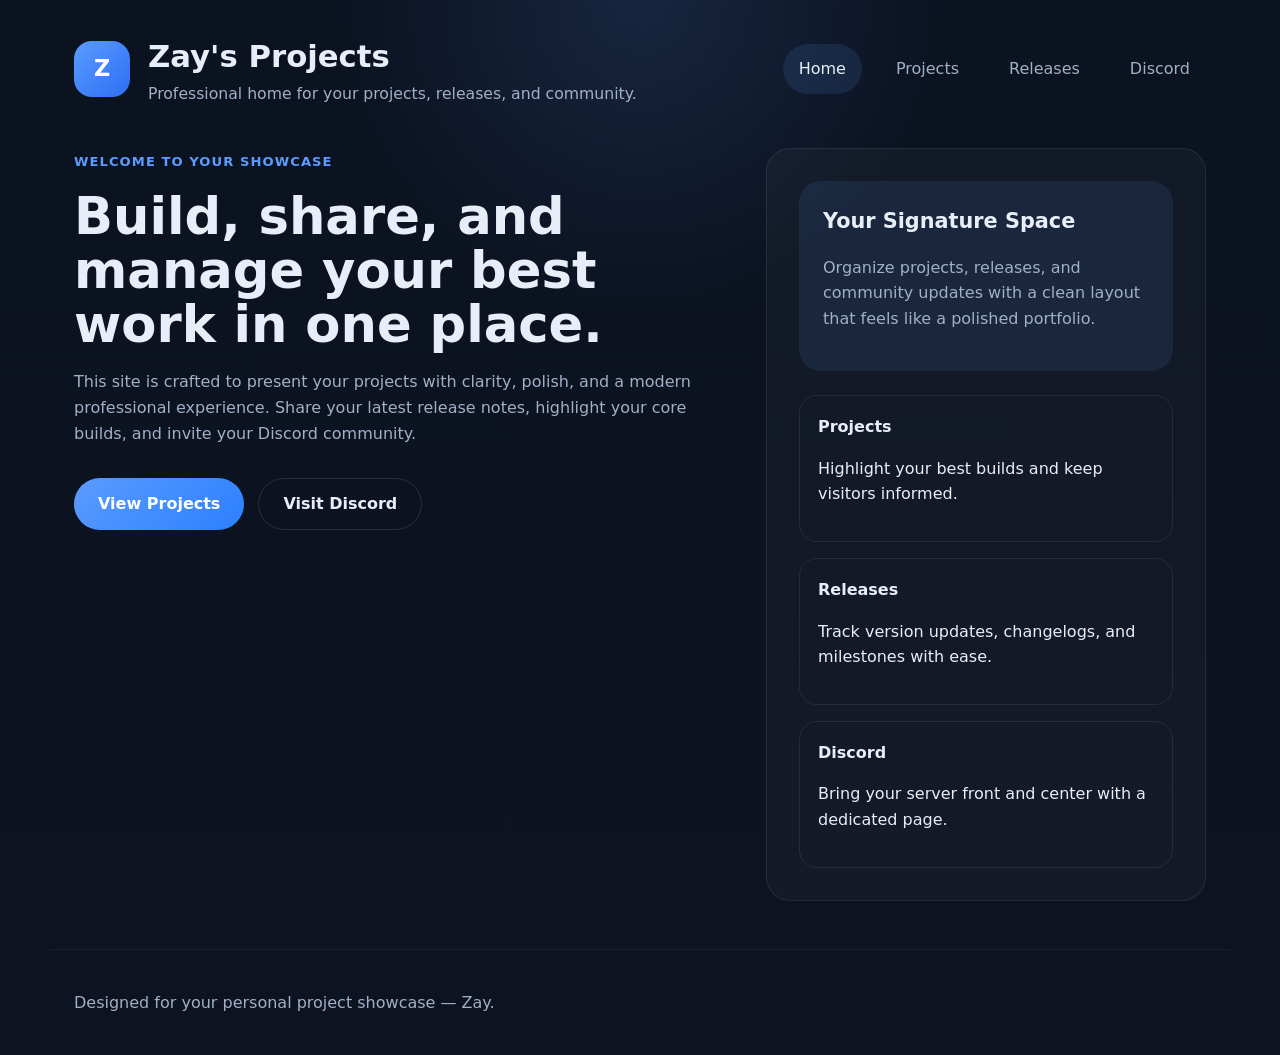
==== index.html @ a8b12372 "yay" ====
<!DOCTYPE html>
<html lang="en">
  <head>
    <meta charset="UTF-8" />
    <meta name="viewport" content="width=device-width, initial-scale=1.0" />
    <title>Zay's Projects</title>
    <link rel="stylesheet" href="styles.css" />
  </head>
  <body>
    <header class="site-header">
      <div class="site-brand">
        <span class="brand-mark">Z</span>
        <div>
          <h1>Zay's Projects</h1>
          <p>Professional home for your projects, releases, and community.</p>
        </div>
      </div>

      <nav class="main-nav">
        <a href="index.html" class="nav-link active">Home</a>
        <a href="projects.html" class="nav-link">Projects</a>
        <a href="releases.html" class="nav-link">Releases</a>
        <a href="discord.html" class="nav-link">Discord</a>
      </nav>
    </header>

    <main>
      <section class="hero-section">
        <div class="hero-copy">
          <p class="eyebrow">Welcome to your showcase</p>
          <h2>Build, share, and manage your best work in one place.</h2>
          <p class="hero-text">
            This site is crafted to present your projects with clarity, polish, and a modern professional experience.
            Share your latest release notes, highlight your core builds, and invite your Discord community.
          </p>
          <div class="hero-actions">
            <a href="projects.html" class="button button-primary">View Projects</a>
            <a href="discord.html" class="button button-secondary">Visit Discord</a>
          </div>
        </div>

        <div class="hero-card">
          <div class="feature-card">
            <h3>Your Signature Space</h3>
            <p>Organize projects, releases, and community updates with a clean layout that feels like a polished portfolio.</p>
          </div>
          <div class="feature-list">
            <div>
              <strong>Projects</strong>
              <p>Highlight your best builds and keep visitors informed.</p>
            </div>
            <div>
              <strong>Releases</strong>
              <p>Track version updates, changelogs, and milestones with ease.</p>
            </div>
            <div>
              <strong>Discord</strong>
              <p>Bring your server front and center with a dedicated page.</p>
            </div>
          </div>
        </div>
      </section>
    </main>

    <footer class="site-footer">
      <p>Designed for your personal project showcase — Zay.</p>
    </footer>
  </body>
</html>
---- styles.css ----
:root {
  color-scheme: dark;
  --bg: #0d1321;
  --surface: #111c30;
  --surface-soft: #16243b;
  --text: #e8eef7;
  --muted: #a0b0c6;
  --primary: #5a9cff;
  --primary-soft: #3e80ff1a;
  --border: rgba(255, 255, 255, 0.08);
  --radius: 24px;
}

* {
  box-sizing: border-box;
}

html,
body {
  margin: 0;
  min-height: 100%;
  font-family: Inter, system-ui, -apple-system, BlinkMacSystemFont, "Segoe UI", sans-serif;
  background: radial-gradient(circle at top, rgba(90, 156, 255, 0.14), transparent 25%),
    linear-gradient(180deg, #0b1220 0%, #0d1321 100%);
  color: var(--text);
}

body {
  line-height: 1.6;
}

a {
  color: inherit;
  text-decoration: none;
}

img {
  max-width: 100%;
}

.site-header {
  max-width: 1180px;
  margin: 0 auto;
  padding: 32px 24px 18px;
  display: flex;
  align-items: center;
  justify-content: space-between;
  gap: 24px;
}

.site-brand {
  display: flex;
  align-items: center;
  gap: 18px;
}

.brand-mark {
  display: inline-flex;
  align-items: center;
  justify-content: center;
  width: 56px;
  height: 56px;
  border-radius: 18px;
  background: linear-gradient(135deg, #5a9cff, #2d6ef5);
  color: white;
  font-size: 1.4rem;
  font-weight: 700;
}

.site-brand h1,
.site-brand p {
  margin: 0;
}

.site-brand h1 {
  font-size: clamp(1.5rem, 2.4vw, 2.25rem);
}

.site-brand p {
  color: var(--muted);
  font-size: 0.98rem;
}

.main-nav {
  display: flex;
  align-items: center;
  gap: 18px;
  flex-wrap: wrap;
}

.nav-link {
  padding: 12px 16px;
  border-radius: 999px;
  color: var(--muted);
  transition: color 0.2s ease, background-color 0.2s ease;
}

.nav-link:hover,
.nav-link.active {
  color: var(--text);
  background: rgba(90, 156, 255, 0.12);
}

.hero-section,
.page-content {
  max-width: 1180px;
  margin: 0 auto;
  padding: 0 24px 48px;
}

.hero-section {
  display: grid;
  grid-template-columns: 1.2fr 0.8fr;
  gap: 32px;
  align-items: start;
  padding-top: 24px;
}

.eyebrow {
  display: inline-flex;
  align-items: center;
  gap: 8px;
  margin: 0 0 18px;
  color: var(--primary);
  font-weight: 700;
  text-transform: uppercase;
  letter-spacing: 0.08em;
  font-size: 0.82rem;
}

.hero-section h2,
.section-intro h2 {
  margin: 0 0 18px;
  font-size: clamp(2.5rem, 4vw, 3.4rem);
  line-height: 1.05;
}

.hero-text,
.section-intro p,
.feature-card p,
.timeline-item p,
.project-card p,
.discord-info p,
.discord-action p {
  color: var(--muted);
  max-width: 60rem;
}

.hero-actions {
  display: flex;
  flex-wrap: wrap;
  gap: 14px;
  margin-top: 32px;
}

.button {
  display: inline-flex;
  align-items: center;
  justify-content: center;
  min-height: 52px;
  padding: 0 1.5rem;
  border-radius: 999px;
  font-weight: 600;
  transition: transform 0.2s ease, background-color 0.2s ease;
}

.button:hover {
  transform: translateY(-1px);
}

.button-primary {
  background: linear-gradient(135deg, #5a9cff, #2d7fff);
  color: white;
}

.button-secondary {
  border: 1px solid rgba(255, 255, 255, 0.12);
  color: var(--text);
}

.hero-card {
  background: rgba(255, 255, 255, 0.03);
  border: 1px solid var(--border);
  border-radius: var(--radius);
  padding: 32px;
  display: grid;
  gap: 24px;
}

.feature-card {
  background: rgba(90, 156, 255, 0.1);
  border-radius: 22px;
  padding: 24px;
}

.feature-card h3 {
  margin: 0 0 14px;
  font-size: 1.3rem;
}

.feature-list {
  display: grid;
  gap: 16px;
}

.feature-list div {
  border: 1px solid var(--border);
  border-radius: 18px;
  padding: 18px;
}

.feature-list strong {
  display: block;
  margin-bottom: 8px;
  color: var(--text);
}

.section-intro {
  padding-top: 18px;
}

.grid-list {
  display: grid;
  grid-template-columns: repeat(3, minmax(0, 1fr));
  gap: 24px;
  margin-top: 24px;
}

.project-card,
.timeline-item,
.discord-panel {
  background: rgba(255, 255, 255, 0.03);
  border: 1px solid var(--border);
  border-radius: var(--radius);
  padding: 28px;
}

.project-card {
  display: flex;
  flex-direction: column;
  gap: 20px;
}

.card-header {
  display: flex;
  align-items: center;
  justify-content: space-between;
  gap: 16px;
}

.project-badge {
  display: inline-flex;
  align-items: center;
  justify-content: center;
  padding: 8px 12px;
  border-radius: 999px;
  background: rgba(90, 156, 255, 0.12);
  color: var(--primary);
  font-size: 0.9rem;
  font-weight: 700;
}

.project-card h3,
.timeline-item strong,
.discord-action h3,
.discord-info h3 {
  margin: 0;
}

.project-meta {
  display: flex;
  flex-wrap: wrap;
  gap: 12px;
  color: var(--muted);
  font-size: 0.95rem;
}

.timeline {
  display: grid;
  gap: 20px;
  margin-top: 24px;
}

.timeline-item {
  display: grid;
  gap: 12px;
}

.timeline-item time {
  color: var(--primary);
  font-size: 0.95rem;
}

.discord-panel {
  display: grid;
  grid-template-columns: 1fr 1fr;
  gap: 24px;
  margin-top: 24px;
}

.discord-info ul {
  margin: 18px 0 0;
  padding-left: 20px;
  color: var(--muted);
}

.discord-info li {
  margin-bottom: 12px;
}

.discord-action {
  display: flex;
  flex-direction: column;
  gap: 18px;
}

.small-note {
  margin: 0;
  color: var(--muted);
  font-size: 0.95rem;
}

.site-footer {
  max-width: 1180px;
  margin: 0 auto;
  padding: 24px;
  color: var(--muted);
  border-top: 1px solid rgba(255, 255, 255, 0.06);
}

@media (max-width: 900px) {
  .hero-section,
  .discord-panel {
    grid-template-columns: 1fr;
  }

  .grid-list {
    grid-template-columns: 1fr;
  }
}

@media (max-width: 640px) {
  .site-header {
    flex-direction: column;
    align-items: flex-start;
  }

  .main-nav {
    width: 100%;
    justify-content: flex-start;
  }

  .hero-section {
    padding-top: 12px;
  }
}
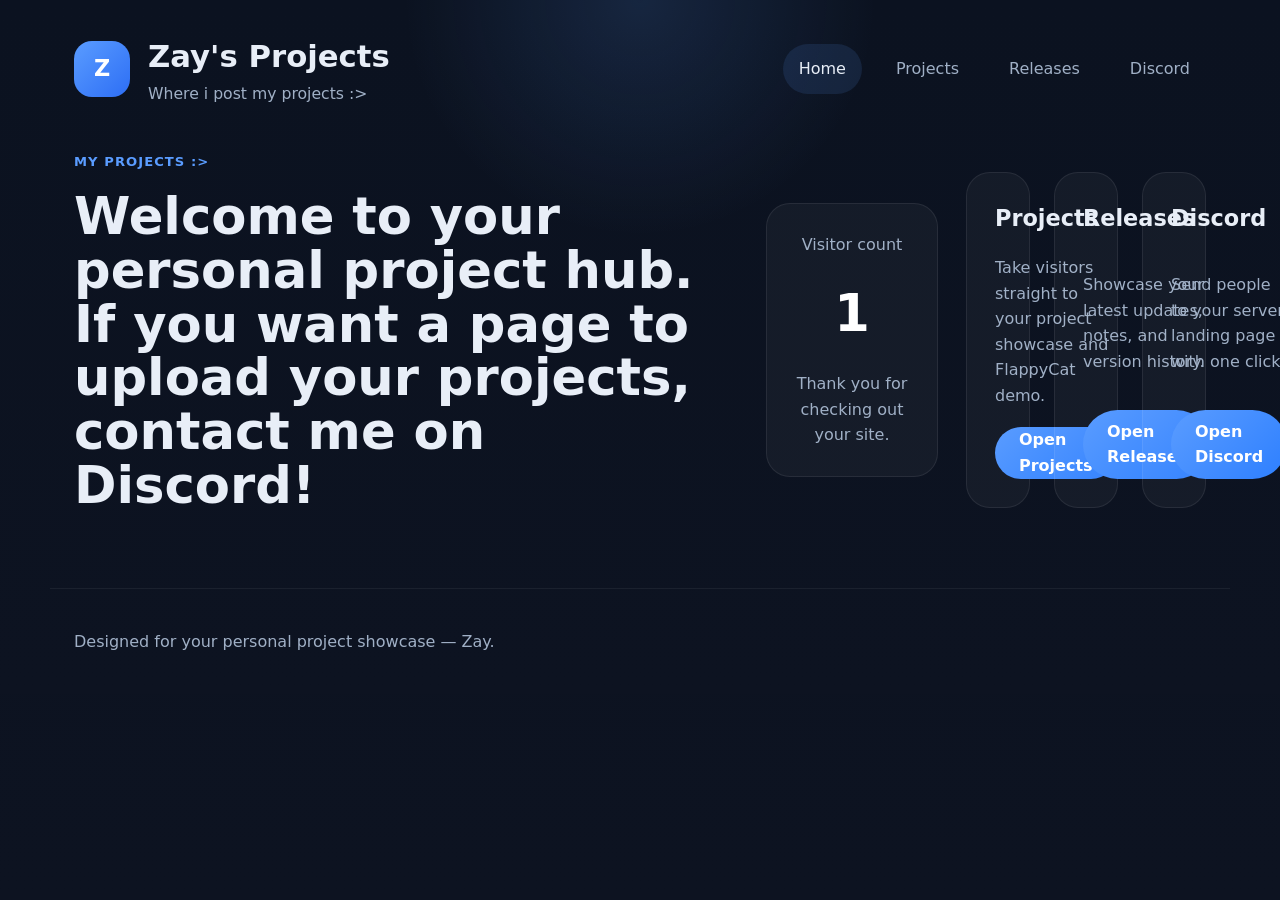
==== commit d15cd971: "hehehehehaw" ====
--- a/index.html
+++ b/index.html
@@ -12,7 +12,7 @@
         <span class="brand-mark">Z</span>
         <div>
           <h1>Zay's Projects</h1>
-          <p>Professional home for your projects, releases, and community.</p>
+          <p>Where i post my projects :></p>
         </div>
       </div>
 
@@ -27,36 +27,37 @@
     <main>
       <section class="hero-section">
         <div class="hero-copy">
-          <p class="eyebrow">Welcome to your showcase</p>
-          <h2>Build, share, and manage your best work in one place.</h2>
+          <p class="eyebrow">My Projects :></p>
+          <h2>Welcome to your personal project hub. If you want a page to upload your projects, contact me on Discord!</h2>
           <p class="hero-text">
-            This site is crafted to present your projects with clarity, polish, and a modern professional experience.
-            Share your latest release notes, highlight your core builds, and invite your Discord community.
           </p>
-          <div class="hero-actions">
-            <a href="projects.html" class="button button-primary">View Projects</a>
-            <a href="discord.html" class="button button-secondary">Visit Discord</a>
-          </div>
         </div>
 
-        <div class="hero-card">
-          <div class="feature-card">
-            <h3>Your Signature Space</h3>
-            <p>Organize projects, releases, and community updates with a clean layout that feels like a polished portfolio.</p>
+        <div class="home-overview">
+          <div class="counter-card">
+            <p>Visitor count</p>
+            <div class="counter-value" id="visitorCount">0</div>
+            <p>Thank you for checking out your site.</p>
           </div>
-          <div class="feature-list">
-            <div>
-              <strong>Projects</strong>
-              <p>Highlight your best builds and keep visitors informed.</p>
-            </div>
-            <div>
-              <strong>Releases</strong>
-              <p>Track version updates, changelogs, and milestones with ease.</p>
-            </div>
-            <div>
-              <strong>Discord</strong>
-              <p>Bring your server front and center with a dedicated page.</p>
-            </div>
+
+          <div class="card-grid">
+            <article class="page-card">
+              <h3>Projects</h3>
+              <p>Take visitors straight to your project showcase and FlappyCat demo.</p>
+              <a href="projects.html" class="button button-primary">Open Projects</a>
+            </article>
+
+            <article class="page-card">
+              <h3>Releases</h3>
+              <p>Showcase your latest updates, notes, and version history.</p>
+              <a href="releases.html" class="button button-primary">Open Releases</a>
+            </article>
+
+            <article class="page-card">
+              <h3>Discord</h3>
+              <p>Send people to your server landing page with one click.</p>
+              <a href="discord.html" class="button button-primary">Open Discord</a>
+            </article>
           </div>
         </div>
       </section>
@@ -65,5 +66,13 @@
     <footer class="site-footer">
       <p>Designed for your personal project showcase — Zay.</p>
     </footer>
+
+    <script>
+      const countEl = document.getElementById('visitorCount');
+      const storageKey = 'zayProjectsVisitorCount';
+      const currentCount = Number(localStorage.getItem(storageKey) || 0) + 1;
+      localStorage.setItem(storageKey, currentCount);
+      countEl.textContent = currentCount.toLocaleString();
+    </script>
   </body>
 </html>
--- a/styles.css
+++ b/styles.css
@@ -116,6 +116,75 @@
   padding-top: 24px;
 }
 
+.home-overview {
+  display: grid;
+  grid-template-columns: minmax(0, 1.4fr) minmax(240px, 0.8fr);
+  gap: 28px;
+  align-items: center;
+  margin-bottom: 32px;
+  padding-top: 24px;
+}
+
+.counter-card {
+  background: rgba(255, 255, 255, 0.04);
+  border: 1px solid var(--border);
+  border-radius: var(--radius);
+  padding: 28px;
+  display: grid;
+  justify-items: center;
+  gap: 16px;
+  text-align: center;
+}
+
+.counter-card p {
+  margin: 0;
+  color: var(--muted);
+}
+
+.counter-value {
+  font-size: clamp(2rem, 4vw, 3.5rem);
+  font-weight: 800;
+  color: white;
+}
+
+.card-grid {
+  display: grid;
+  grid-template-columns: repeat(3, minmax(0, 1fr));
+  gap: 24px;
+}
+
+.page-card {
+  background: rgba(255, 255, 255, 0.04);
+  border: 1px solid var(--border);
+  border-radius: var(--radius);
+  padding: 28px;
+  display: grid;
+  gap: 18px;
+}
+
+.page-card h3 {
+  margin: 0;
+  font-size: 1.4rem;
+}
+
+.page-card p {
+  margin: 0;
+  color: var(--muted);
+}
+
+.page-card .button {
+  justify-self: start;
+}
+
+@media (max-width: 900px) {
+  .home-overview,
+  .card-grid,
+  .hero-section,
+  .discord-panel {
+    grid-template-columns: 1fr;
+  }
+}
+
 .eyebrow {
   display: inline-flex;
   align-items: center;
@@ -252,12 +321,13 @@
   display: inline-flex;
   align-items: center;
   justify-content: center;
-  padding: 8px 12px;
+  padding: 8px 14px;
   border-radius: 999px;
   background: rgba(90, 156, 255, 0.12);
   color: var(--primary);
   font-size: 0.9rem;
   font-weight: 700;
+  white-space: nowrap;
 }
 
 .project-card h3,
@@ -275,6 +345,18 @@
   font-size: 0.95rem;
 }
 
+.project-status {
+  display: inline-flex;
+  align-items: center;
+  justify-content: center;
+  padding: 6px 12px;
+  border-radius: 999px;
+  background: rgba(90, 156, 255, 0.15);
+  color: var(--primary);
+  font-size: 0.88rem;
+  font-weight: 700;
+}
+
 .timeline {
   display: grid;
   gap: 20px;
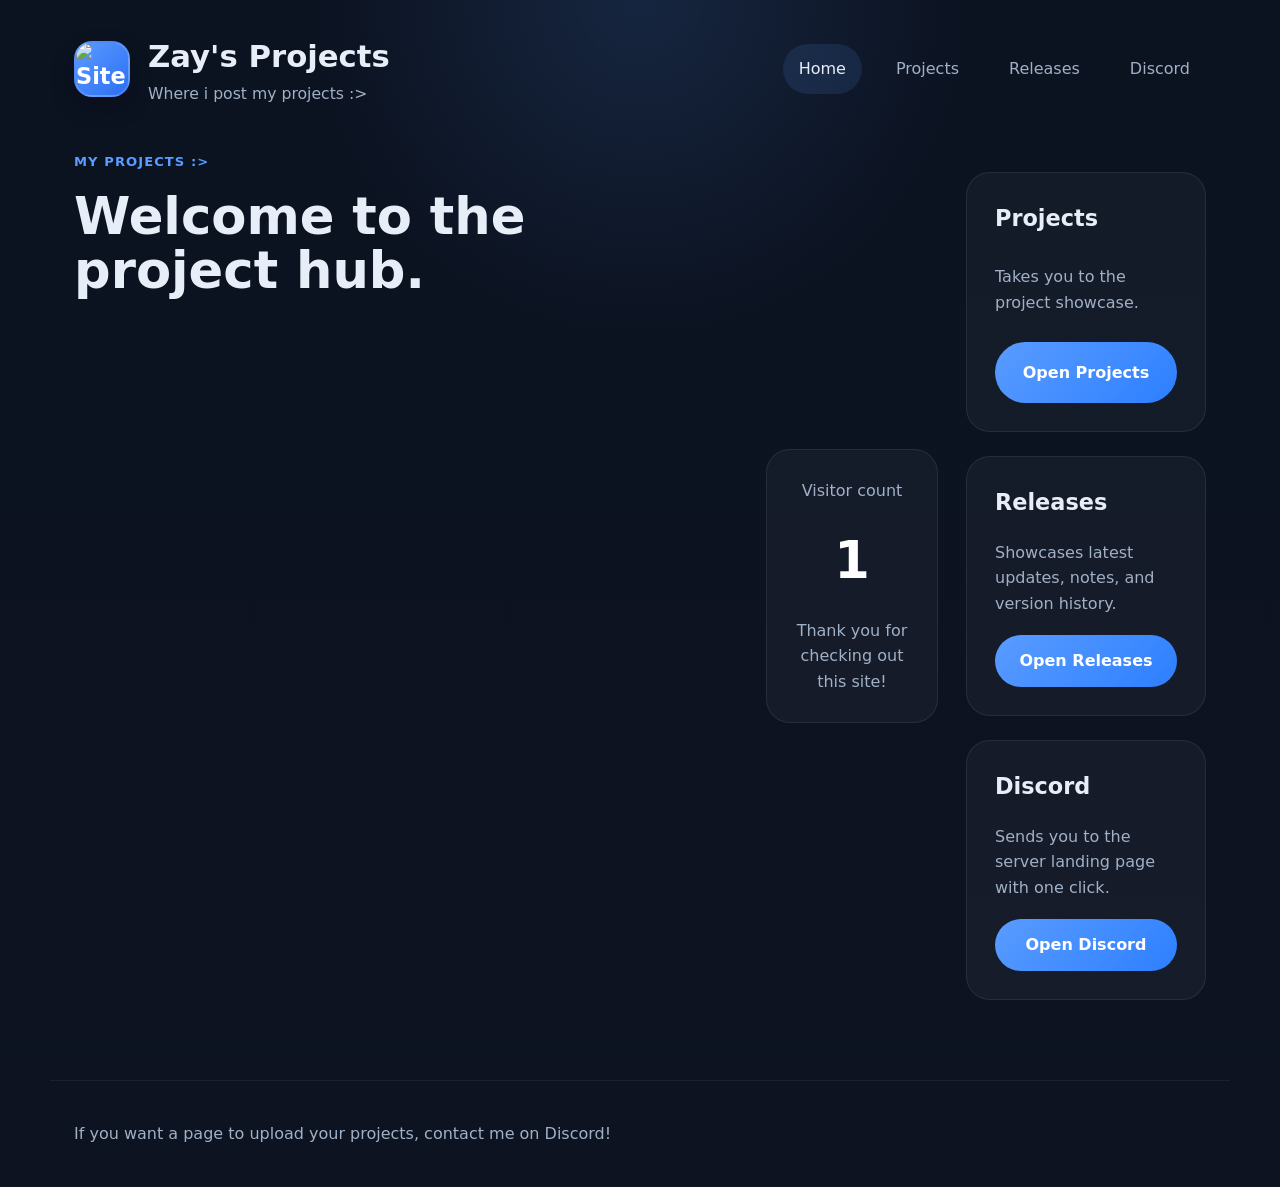
==== commit 726f0c29: "yay" ====
--- a/index.html
+++ b/index.html
@@ -4,12 +4,13 @@
     <meta charset="UTF-8" />
     <meta name="viewport" content="width=device-width, initial-scale=1.0" />
     <title>Zay's Projects</title>
+    <link rel="icon" type="image/webp" href="https://cdn.discordapp.com/avatars/1069782674882961449/21dd35bb8925b62f285967e80fb272be.webp?size=1024" />
     <link rel="stylesheet" href="styles.css" />
   </head>
   <body>
     <header class="site-header">
       <div class="site-brand">
-        <span class="brand-mark">Z</span>
+        <img src="https://cdn.discordapp.com/avatars/1069782674882961449/21dd35bb8925b62f285967e80fb272be.webp?size=1024" alt="Site logo" class="brand-mark brand-image" />
         <div>
           <h1>Zay's Projects</h1>
           <p>Where i post my projects :></p>
@@ -28,7 +29,7 @@
       <section class="hero-section">
         <div class="hero-copy">
           <p class="eyebrow">My Projects :></p>
-          <h2>Welcome to your personal project hub. If you want a page to upload your projects, contact me on Discord!</h2>
+          <h2>Welcome to the project hub.</h2>
           <p class="hero-text">
           </p>
         </div>
@@ -37,25 +38,25 @@
           <div class="counter-card">
             <p>Visitor count</p>
             <div class="counter-value" id="visitorCount">0</div>
-            <p>Thank you for checking out your site.</p>
+            <p>Thank you for checking out this site!</p>
           </div>
 
           <div class="card-grid">
             <article class="page-card">
               <h3>Projects</h3>
-              <p>Take visitors straight to your project showcase and FlappyCat demo.</p>
+              <p>Takes you to the project showcase.</p>
               <a href="projects.html" class="button button-primary">Open Projects</a>
             </article>
 
             <article class="page-card">
               <h3>Releases</h3>
-              <p>Showcase your latest updates, notes, and version history.</p>
+              <p>Showcases latest updates, notes, and version history.</p>
               <a href="releases.html" class="button button-primary">Open Releases</a>
             </article>
 
             <article class="page-card">
               <h3>Discord</h3>
-              <p>Send people to your server landing page with one click.</p>
+              <p>Sends you to the server landing page with one click.</p>
               <a href="discord.html" class="button button-primary">Open Discord</a>
             </article>
           </div>
@@ -64,7 +65,7 @@
     </main>
 
     <footer class="site-footer">
-      <p>Designed for your personal project showcase — Zay.</p>
+      <p> If you want a page to upload your projects, contact me on Discord!</p>
     </footer>
 
     <script>
--- a/styles.css
+++ b/styles.css
@@ -65,6 +65,12 @@
   color: white;
   font-size: 1.4rem;
   font-weight: 700;
+  object-fit: cover;
+}
+
+.brand-image {
+  border: 2px solid rgba(255, 255, 255, 0.12);
+  box-shadow: 0 10px 24px rgba(0, 0, 0, 0.18);
 }
 
 .site-brand h1,
@@ -149,7 +155,7 @@
 
 .card-grid {
   display: grid;
-  grid-template-columns: repeat(3, minmax(0, 1fr));
+  grid-template-columns: repeat(auto-fit, minmax(220px, 1fr));
   gap: 24px;
 }
 
@@ -160,6 +166,7 @@
   padding: 28px;
   display: grid;
   gap: 18px;
+  min-height: 260px;
 }
 
 .page-card h3 {
@@ -174,6 +181,8 @@
 
 .page-card .button {
   justify-self: start;
+  width: 100%;
+  max-width: 260px;
 }
 
 @media (max-width: 900px) {
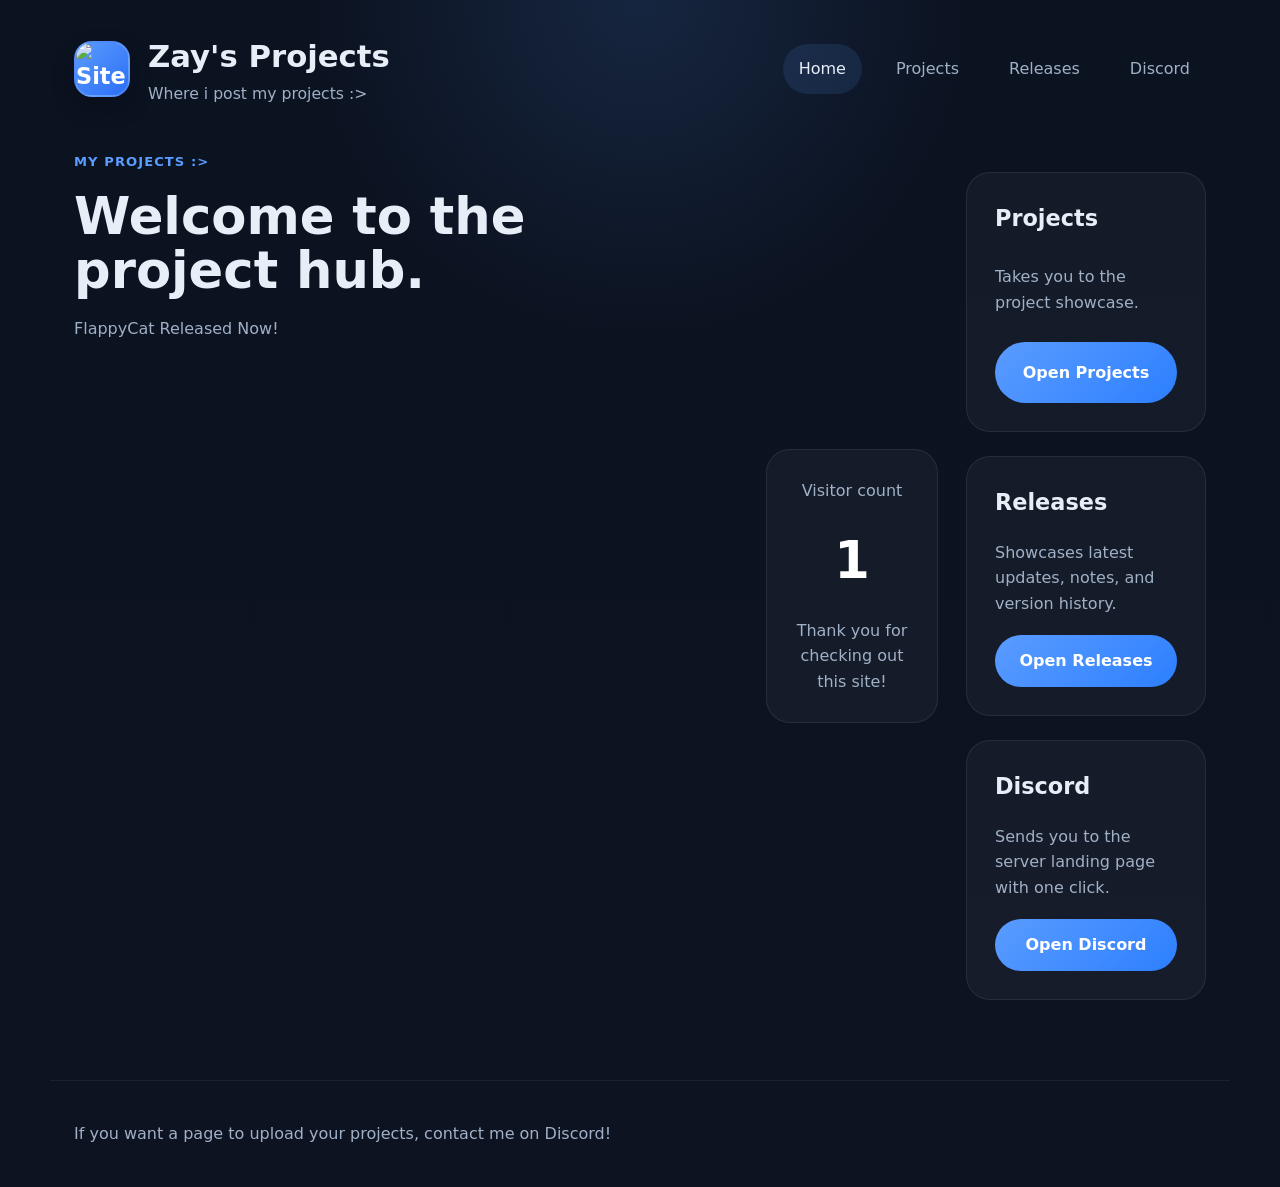
==== commit 85a29a89: "hehehehehehawhhwhwhw" ====
--- a/index.html
+++ b/index.html
@@ -30,8 +30,7 @@
         <div class="hero-copy">
           <p class="eyebrow">My Projects :></p>
           <h2>Welcome to the project hub.</h2>
-          <p class="hero-text">
-          </p>
+          <p class="hero-text">FlappyCat Released Now!</p>
         </div>
 
         <div class="home-overview">
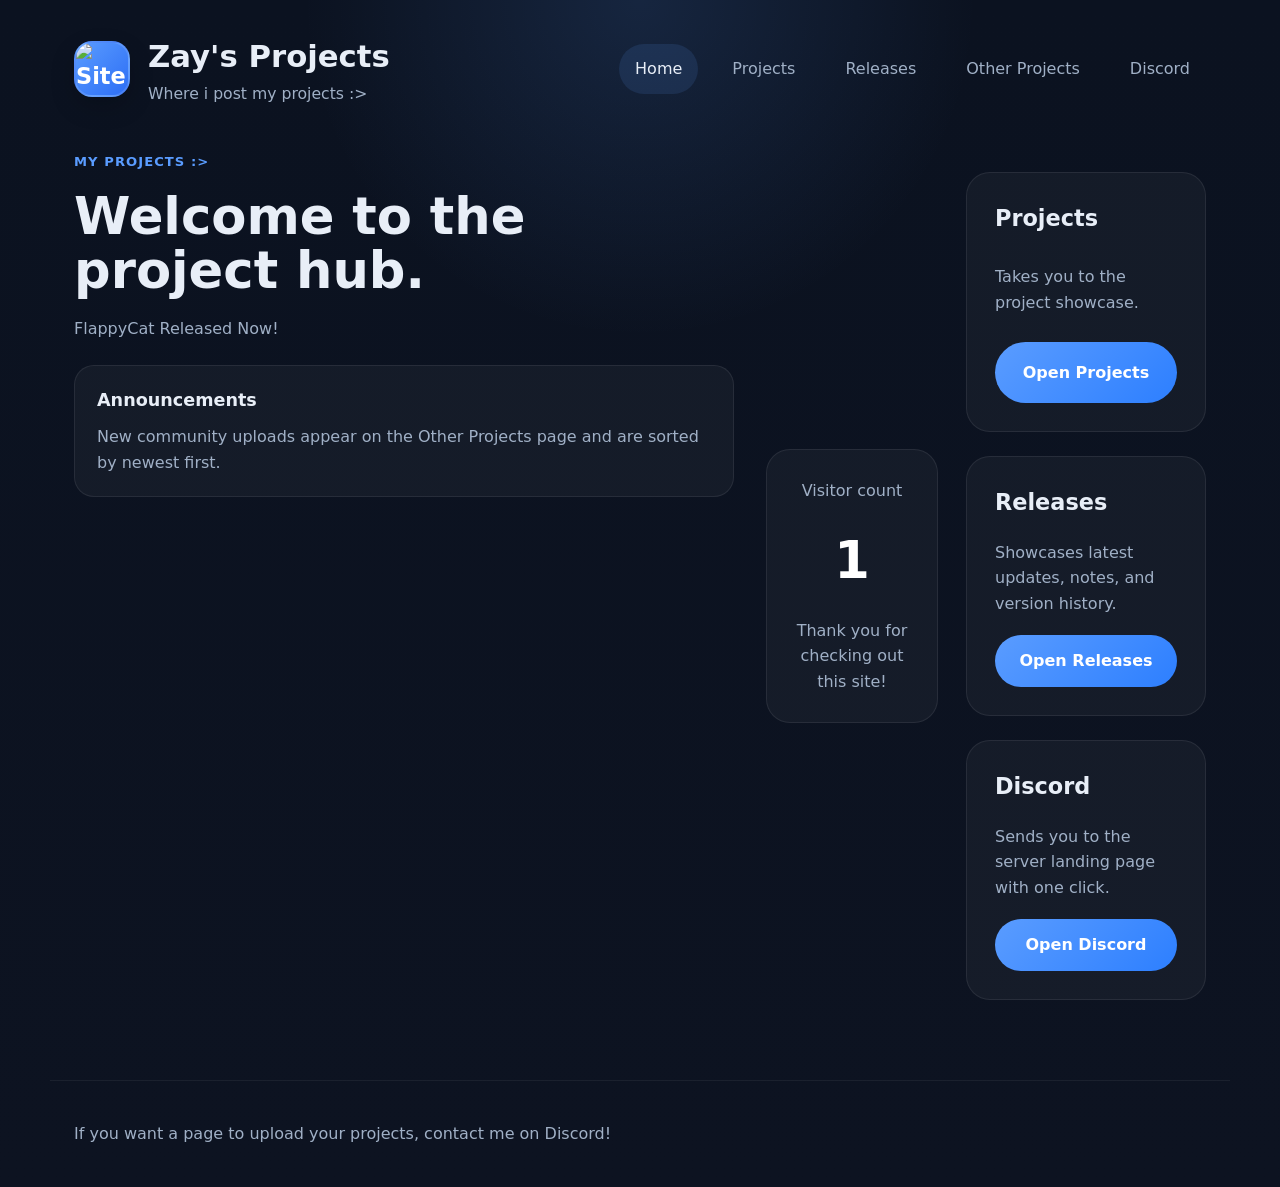
==== commit f46f6928: "maybe..? let me lock in" ====
--- a/index.html
+++ b/index.html
@@ -21,6 +21,7 @@
         <a href="index.html" class="nav-link active">Home</a>
         <a href="projects.html" class="nav-link">Projects</a>
         <a href="releases.html" class="nav-link">Releases</a>
+        <a href="other-projects.html" class="nav-link">Other Projects</a>
         <a href="discord.html" class="nav-link">Discord</a>
       </nav>
     </header>
@@ -31,6 +32,10 @@
           <p class="eyebrow">My Projects :></p>
           <h2>Welcome to the project hub.</h2>
           <p class="hero-text">FlappyCat Released Now!</p>
+          <div class="announcement-card">
+            <h3>Announcements</h3>
+            <p>New community uploads appear on the Other Projects page and are sorted by newest first.</p>
+          </div>
         </div>
 
         <div class="home-overview">
--- a/styles.css
+++ b/styles.css
@@ -179,17 +179,185 @@
   color: var(--muted);
 }
 
+.announcement-card {
+  margin-top: 24px;
+  padding: 20px 22px;
+  border: 1px solid var(--border);
+  border-radius: 20px;
+  background: rgba(255, 255, 255, 0.04);
+}
+
+.announcement-card h3 {
+  margin: 0 0 10px;
+  font-size: 1.1rem;
+}
+
+.announcement-card p {
+  margin: 0;
+  color: var(--muted);
+}
+
 .page-card .button {
   justify-self: start;
   width: 100%;
   max-width: 260px;
 }
 
+.project-board-grid {
+  display: grid;
+  grid-template-columns: repeat(2, minmax(0, 1fr));
+  gap: 24px;
+  margin-top: 24px;
+}
+
+.community-project-card {
+  background: rgba(255, 255, 255, 0.04);
+  border: 1px solid var(--border);
+  border-radius: var(--radius);
+  padding: 24px;
+  display: grid;
+  gap: 16px;
+}
+
+.community-card-head {
+  display: flex;
+  justify-content: space-between;
+  gap: 16px;
+  align-items: start;
+}
+
+.community-name {
+  margin: 0 0 8px;
+  color: var(--primary);
+  font-size: 0.9rem;
+  font-weight: 700;
+  text-transform: uppercase;
+  letter-spacing: 0.08em;
+}
+
+.community-project-card h3,
+.preview-card-body h4 {
+  margin: 0;
+  font-size: 1.2rem;
+}
+
+.community-project-card p,
+.preview-card-body p {
+  margin: 0;
+  color: var(--muted);
+}
+
+.pagination-controls {
+  display: flex;
+  flex-wrap: wrap;
+  gap: 12px;
+  justify-content: center;
+  margin-top: 24px;
+}
+
+.page-switch {
+  border: 1px solid var(--border);
+  background: transparent;
+  color: var(--text);
+  border-radius: 999px;
+  padding: 8px 14px;
+  cursor: pointer;
+}
+
+.page-switch.active {
+  background: rgba(90, 156, 255, 0.18);
+  color: var(--primary);
+}
+
+.modal {
+  position: fixed;
+  inset: 0;
+  background: rgba(2, 6, 18, 0.8);
+  display: flex;
+  align-items: center;
+  justify-content: center;
+  padding: 24px;
+  z-index: 20;
+}
+
+.modal.hidden {
+  display: none;
+}
+
+.modal-content {
+  width: min(700px, 100%);
+  background: var(--surface);
+  border: 1px solid var(--border);
+  border-radius: 24px;
+  padding: 24px;
+  display: grid;
+  gap: 20px;
+}
+
+.modal-header {
+  display: flex;
+  justify-content: space-between;
+  align-items: center;
+}
+
+.modal-close {
+  border: none;
+  background: transparent;
+  color: var(--text);
+  font-size: 1.8rem;
+  cursor: pointer;
+}
+
+.project-form {
+  display: grid;
+  gap: 16px;
+}
+
+.project-form label {
+  display: grid;
+  gap: 8px;
+  color: var(--muted);
+}
+
+.project-form input,
+.project-form textarea {
+  width: 100%;
+  border: 1px solid var(--border);
+  border-radius: 14px;
+  background: rgba(255, 255, 255, 0.04);
+  color: var(--text);
+  padding: 12px 14px;
+  font: inherit;
+}
+
+.preview-label {
+  margin: 0 0 8px;
+  color: var(--muted);
+}
+
+.preview-card {
+  border: 1px dashed var(--border);
+  border-radius: 18px;
+  padding: 20px;
+  background: rgba(255, 255, 255, 0.02);
+}
+
+.preview-placeholder {
+  color: var(--muted);
+}
+
+.modal-actions {
+  display: flex;
+  justify-content: flex-end;
+  gap: 12px;
+}
+
 @media (max-width: 900px) {
   .home-overview,
   .card-grid,
   .hero-section,
-  .discord-panel {
+  .discord-panel,
+  .project-board-grid {
     grid-template-columns: 1fr;
   }
 }
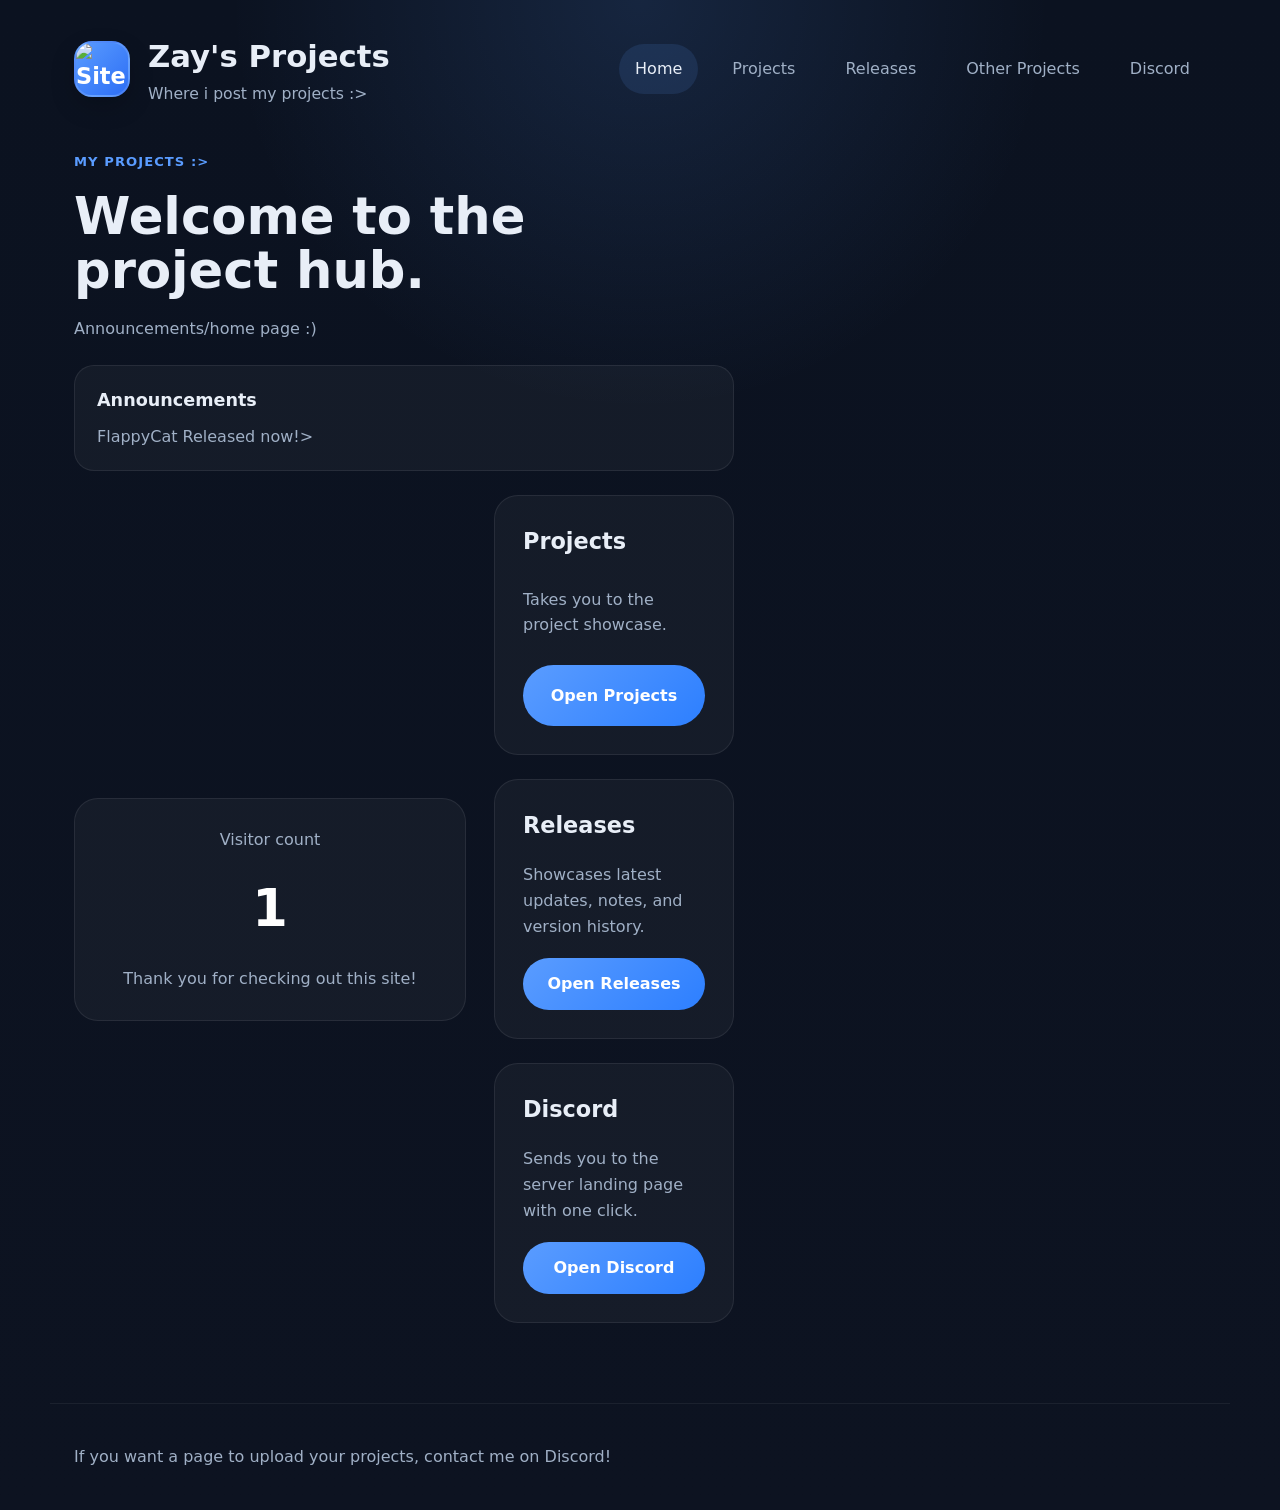
==== commit 88c2f701: "fixed prolly..?" ====
--- a/index.html
+++ b/index.html
@@ -31,11 +31,10 @@
         <div class="hero-copy">
           <p class="eyebrow">My Projects :></p>
           <h2>Welcome to the project hub.</h2>
-          <p class="hero-text">FlappyCat Released Now!</p>
+          <p class="hero-text">Announcements/home page :)</p>
           <div class="announcement-card">
             <h3>Announcements</h3>
-            <p>New community uploads appear on the Other Projects page and are sorted by newest first.</p>
-          </div>
+            <p>FlappyCat Released now!>
         </div>
 
         <div class="home-overview">
@@ -74,10 +73,44 @@
 
     <script>
       const countEl = document.getElementById('visitorCount');
-      const storageKey = 'zayProjectsVisitorCount';
-      const currentCount = Number(localStorage.getItem(storageKey) || 0) + 1;
-      localStorage.setItem(storageKey, currentCount);
-      countEl.textContent = currentCount.toLocaleString();
+      const sharedBlobUrl = 'https://jsonblob.com/api/jsonBlob/019fd3d1-c421-785f-8408-22d98ab735b9';
+
+      async function loadSiteState() {
+        try {
+          const response = await fetch(sharedBlobUrl, { cache: 'no-store' });
+          if (response.ok) {
+            const data = await response.json();
+            if (data && typeof data.visitorCount === 'number') {
+              return { visitorCount: data.visitorCount, projects: Array.isArray(data.projects) ? data.projects : [] };
+            }
+          }
+        } catch (error) {
+          console.warn('Could not read shared site state', error);
+        }
+
+        return { visitorCount: 0, projects: [] };
+      }
+
+      async function saveSiteState(state) {
+        try {
+          await fetch(sharedBlobUrl, {
+            method: 'PUT',
+            headers: { 'Content-Type': 'application/json' },
+            body: JSON.stringify(state)
+          });
+        } catch (error) {
+          console.warn('Could not sync visitor count to shared storage', error);
+        }
+      }
+
+      async function updateVisitorCount() {
+        const state = await loadSiteState();
+        const nextCount = (Number(state.visitorCount) || 0) + 1;
+        await saveSiteState({ ...state, visitorCount: nextCount });
+        countEl.textContent = nextCount.toLocaleString();
+      }
+
+      updateVisitorCount();
     </script>
   </body>
 </html>
